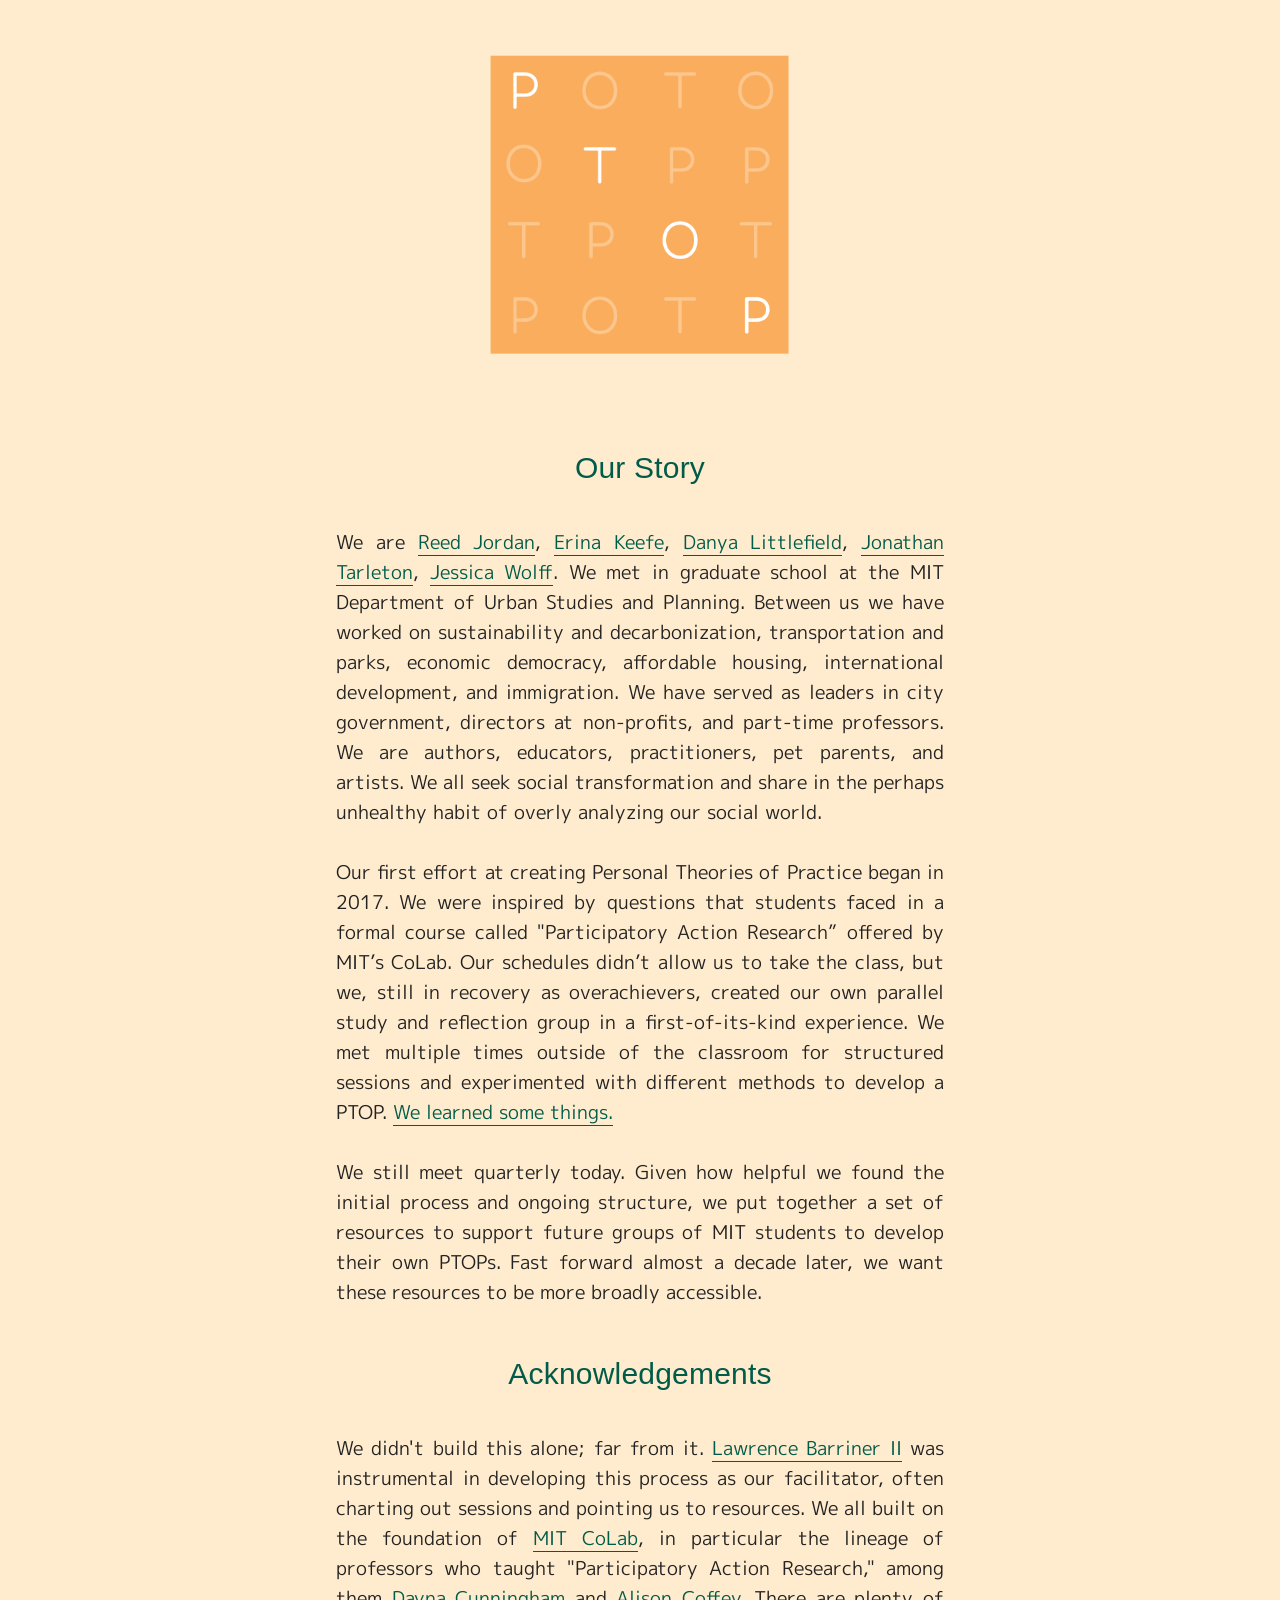
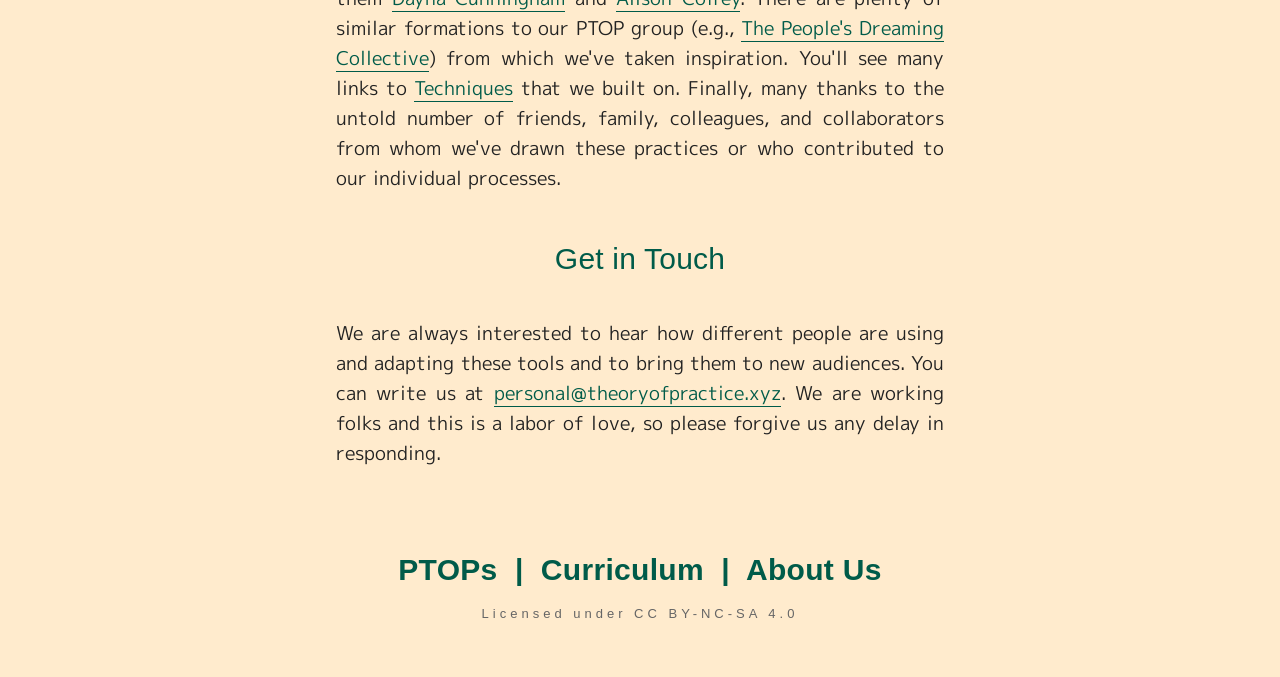
==== about.html @ 0550a58a "build out about us" ====
<!DOCTYPE html>
<html lang="en">
<head>

    <meta http-equiv="Content-Type" content="text/html; charset=UTF-8">
    <link rel="stylesheet" href="style.css">

    <title>About Us</title>
    <link rel="shortcut icon" type="image/x-icon" href="favicon.ico">


    <link rel="next" title="Home" href="index.html">
</head>

<body>

<div id="container">

  <div id="content">

    <p><a href="index.html" style="border-style: none none none none;"><img class="wp-image-162 alignnone" alt="PTOP Logo" class="center" src="PTOPLogo1.png" width="375" height="375"></a></p>

<h4>Our Story</h4>

<p class="text">We are <a href="https://www.linkedin.com/in/reed-k-jordan/" target="_blank">Reed Jordan</a>, <a href="https://www.linkedin.com/in/erinakeefe/ target="_blank"">Erina Keefe</a>, <a href="https://www.linkedin.com/in/danya-m-f-littlefield-98087321/" target="_blank">Danya Littlefield</a>, <a href="https://www.jonathantarleton.com" target="_blank">Jonathan Tarleton</a>, <a href="https://www.linkedin.com/in/jessica-sadye-wolff/" target="_blank">Jessica Wolff</a>. We met in graduate school at the MIT Department of Urban Studies and Planning. Between us we have worked on sustainability and decarbonization, transportation and parks, economic democracy, affordable housing, international development, and immigration. We have served as leaders in city government, directors at non-profits, and part-time professors. We are authors, educators, practitioners, pet parents, and artists. We all seek social transformation and share in the perhaps unhealthy habit of overly analyzing our social world.<br><br>

Our first effort at creating Personal Theories of Practice began in 2017. We were inspired by questions that students faced in a formal course called "Participatory Action Research” offered by MIT’s CoLab. Our schedules didn’t allow us to take the class, but we, still in recovery as overachievers, created our own parallel study and reflection group in a first-of-its-kind experience. We met multiple times outside of the classroom for structured sessions and experimented with different methods to develop a PTOP. <a href="tips.html">We learned some things.</a><br><br>

We still meet quarterly today. Given how helpful we found the initial process and ongoing structure, we put together a set of resources to support future groups of MIT students to develop their own PTOPs. Fast forward almost a decade later, we want these resources to be more broadly accessible.
</p>

<h4>Acknowledgements</h4>

<p class="text">We didn't build this alone; far from it. <a href="https://lawrencebarrinerii.com/about/" target="_blank">Lawrence Barriner II</a> was instrumental in developing this process as our facilitator, often charting out sessions and pointing us to resources. We all built on the foundation of <a href="https://www.colab.mit.edu" target="_blank">MIT CoLab</a>, in particular the lineage of professors who taught "Participatory Action Research," among them <a href="https://tischcollege.tufts.edu/about/leadership/dayna-l-cunningham-dean" target="_blank">Dayna Cunningham</a> and <a href="https://www.linkedin.com/in/alisoncoffey/" target="_blank">Alison Coffey</a>. There are plenty of similar formations to our PTOP group (e.g., <a href="https://www.peoplesdreamingcollective.com" target="_blank">The People's Dreaming Collective</a>) from which we've taken inspiration. You'll see many links to <a href="techniques.html">Techniques</a> that we built on. Finally, many thanks to the untold number of friends, family, colleagues, and collaborators from whom we've drawn these practices or who contributed to our individual processes.</p>

<h4>Get in Touch</h4>

<p class="text">We are always interested to hear how different people are using and adapting these tools and to bring them to new audiences. You can write us at <a href=”mailto:personal@theoryofpractice.xyz”>personal@theoryofpractice.xyz</a>. We are working folks and this is a labor of love, so please forgive us any delay in responding.</p><br>

</div>

<h3><a title="Home" href="index.html">PTOPs</a> &nbsp;|&nbsp; <a title="Curriculum" href="curriculum.html">Curriculum</a> &nbsp;|&nbsp;
        <a title="About" href="about.html">About Us</a></h3></div>

<div id="footer">

<p>
Licensed under <a href="https://creativecommons.org/licenses/by-nc-sa/4.0/">CC BY-NC-SA 4.0</a></p>
</div>




</body></html>
---- style.css ----
/*
Theme Name: mnmlist
Theme URI: http://mnmlist.com/theme/
Description: A very clean minimalist theme, without comments, search, archives or other features.
Author: Leo Babauta
Author URI: http://mnmlist.com
.
This theme is uncopyrighted, free, and offered as is.
.
*/

/* ---------------------------
   Local Fonts
---------------------------- */

/* Athiti (folder lowercased) */
@font-face {
	font-family: 'Athiti';
	src: url('fonts/athiti/Athiti-ExtraLight.ttf') format('truetype');
	font-weight: 200;
	font-style: normal;
}
@font-face {
	font-family: 'Athiti';
	src: url('fonts/athiti/Athiti-Light.ttf') format('truetype');
	font-weight: 300;
	font-style: normal;
}
@font-face {
	font-family: 'Athiti';
	src: url('fonts/athiti/Athiti-Regular.ttf') format('truetype');
	font-weight: 400;
	font-style: normal;
}
@font-face {
	font-family: 'Athiti';
	src: url('fonts/athiti/Athiti-Medium.ttf') format('truetype');
	font-weight: 500;
	font-style: normal;
}
@font-face {
	font-family: 'Athiti';
	src: url('fonts/athiti/Athiti-SemiBold.ttf') format('truetype');
	font-weight: 600;
	font-style: normal;
}
@font-face {
	font-family: 'Athiti';
	src: url('fonts/athiti/Athiti-Bold.ttf') format('truetype');
	font-weight: 700;
	font-style: normal;
}

/* MPLUS1p (folder lowercased) */
@font-face {
	font-family: 'MPLUS1p';
	src: url('fonts/mplus1p/MPLUS1p-Thin.ttf') format('truetype');
	font-weight: 100;
	font-style: normal;
}
@font-face {
	font-family: 'MPLUS1p';
	src: url('fonts/mplus1p/MPLUS1p-Light.ttf') format('truetype');
	font-weight: 300;
	font-style: normal;
}
@font-face {
	font-family: 'MPLUS1p';
	src: url('fonts/mplus1p/MPLUS1p-Regular.ttf') format('truetype');
	font-weight: 400;
	font-style: normal;
}
@font-face {
	font-family: 'MPLUS1p';
	src: url('fonts/mplus1p/MPLUS1p-Medium.ttf') format('truetype');
	font-weight: 500;
	font-style: normal;
}
@font-face {
	font-family: 'MPLUS1p';
	src: url('fonts/mplus1p/MPLUS1p-Bold.ttf') format('truetype');
	font-weight: 700;
	font-style: normal;
}
@font-face {
	font-family: 'MPLUS1p';
	src: url('fonts/mplus1p/MPLUS1p-ExtraBold.ttf') format('truetype');
	font-weight: 800;
	font-style: normal;
}
@font-face {
	font-family: 'MPLUS1p';
	src: url('fonts/mplus1p/MPLUS1p-Black.ttf') format('truetype');
	font-weight: 900;
	font-style: normal;
}

@font-face {
	font-family: 'Hubballi';
	src: url('fonts/hubballi/Hubballi-Regular.ttf') format('truetype');
	font-weight: 400;
	font-style: normal;
}


/* ---------------------------
   Base & Typography
---------------------------- */

strong { font-weight: 900; }

body {
	background: rgb(255,235,205);
	font-family: "Athiti", sans-serif;              /* headings default fallback */
	font: 19px 'MPLUS1p', bodyfont, sans-serif;     /* body copy set to MPLUS1p */
	color: #222222;
	line-height: 30px;
	min-width: 20em;
}

/* Headings (Athiti family with clear weights & spacing) */
h1 {
	font-family: 'Athiti', sans-serif;
	font-weight: 700;           /* Athiti-Bold */
	font-size: 1.4em;
	letter-spacing: 0.5px;
	color: #333;
	padding: 20px 0 0 0;
	line-height: 1.3;
}
h2 {
	font-family: 'Athiti', sans-serif;
	font-weight: 500;           /* Athiti-Medium */
	font-size: 45px;
	letter-spacing: 0.4px;
	color: #000000;
	margin-bottom: 10px;
	line-height: 1.2;
	padding: 28px 0 0 0;
	text-align: center;
}
h3 {
	font-family: 'Athiti', sans-serif;
	font-weight: 600;           /* Athiti-SemiBold */
	font-size: 30px;
	letter-spacing: 0.3px;
	color: #005B49;
	line-height: 1.25;
	text-indent: 0px;
	margin-top: 10;
	margin-bottom: 0px;
	padding: 3px 0 0 0;
	-webkit-font-smoothing: subpixel-antialiased;
	text-align: center;
}
h4 {
	font-family: 'Athiti', sans-serif;
	font-weight: 400;           /* Athiti-Regular */
	font-size: 30px;
	letter-spacing: 0.2px;
	color: #005B49;
	line-height: 1.3;
	text-indent: 0px;
	padding: 7px 0 0 0;
	text-align: center;
}
h5 { font-size: 9pt; color:#000000; }

h6 {
	font-family: 'MPLUS1p', sans-serif;
	font-weight: 300;           /* Athiti-Regular */
	font-size: 25px;
	letter-spacing: 0.2px;
	color: #666;
	margin-top: 5px;
	margin-bottom: 33px;
	line-height: 1.3;
	text-indent: 0px;
	padding: 7px 0 0 0;
	text-align: center;
}

h7 {
	font-family: 'Athiti', sans-serif;
	font-weight: 400;           /* Athiti-Regular */
	font-size: 25px;
	letter-spacing: 0.2px;
	color: #005B49;
	margin-top: 5px;
	margin-bottom: 33px;
	line-height: 1.3;
	text-indent: 0px;
	padding: 7px 0 0 0;
	text-align: center;
}


img { border:none; }
img a { border:none; }
blockquote { border-left:1px solid #A5ABAB; margin:0px; padding:0 12px 0 12px; }

p { margin-top: 10px; margin-bottom: 20px; }

a { text-decoration: none; }
a:link    { color: #005B49; text-decoration: none; }
a:visited { color: #005B49; text-decoration: none; }
a:hover   { color: #AA8058; text-decoration: none; }

/* Lists */
ul { padding: .5em 0em 1em 3.2em; }
li { line-height: 30px; padding: 6px 0 0 0; }

ol { padding: .5em 0em 0em 3.2em; }
li { line-height: 30px; padding: 6px 0 0 0; }

/* Content wrapper */
#content {
	/* text-align:justify; text-align-last:center; */
	text-align: center;
	text-align: -webkit-center;
	text-align: -moz-center;
	min-width: 20em;
	max-width: 32em;
	overflow: hidden;
	margin: 0 auto;
}
#content a:link,
#content a:visited {
	color: #005B49;
	text-decoration: none;
	border-width: 0 0 1px 0;
	border-style: none none solid none;
	border-color: #005B49;
}
#content a:hover {
	color: #AA8058;
	border-width: 0 0 1px 0;
	border-style: none none solid none;
	border-color: #AA8058;
	text-decoration: none;
}
#content .text { text-align: justify; }

/* Footer */
#footer {
	min-width: 20em;
	max-width: 32em;
	overflow: hidden;
	margin: auto;
	margin-bottom: 28px;
}
#footer p{
	padding: 0px 0;
	color: #666;
	font-size: 13px;
	font-family: 'Athiti', sans-serif;  /* replace Ostrich Sans */
	letter-spacing: 4px;
	text-align: center;
}
#footer a { color: #666; text-decoration: none; }
#footer a:hover { color: #666; text-decoration: none; }
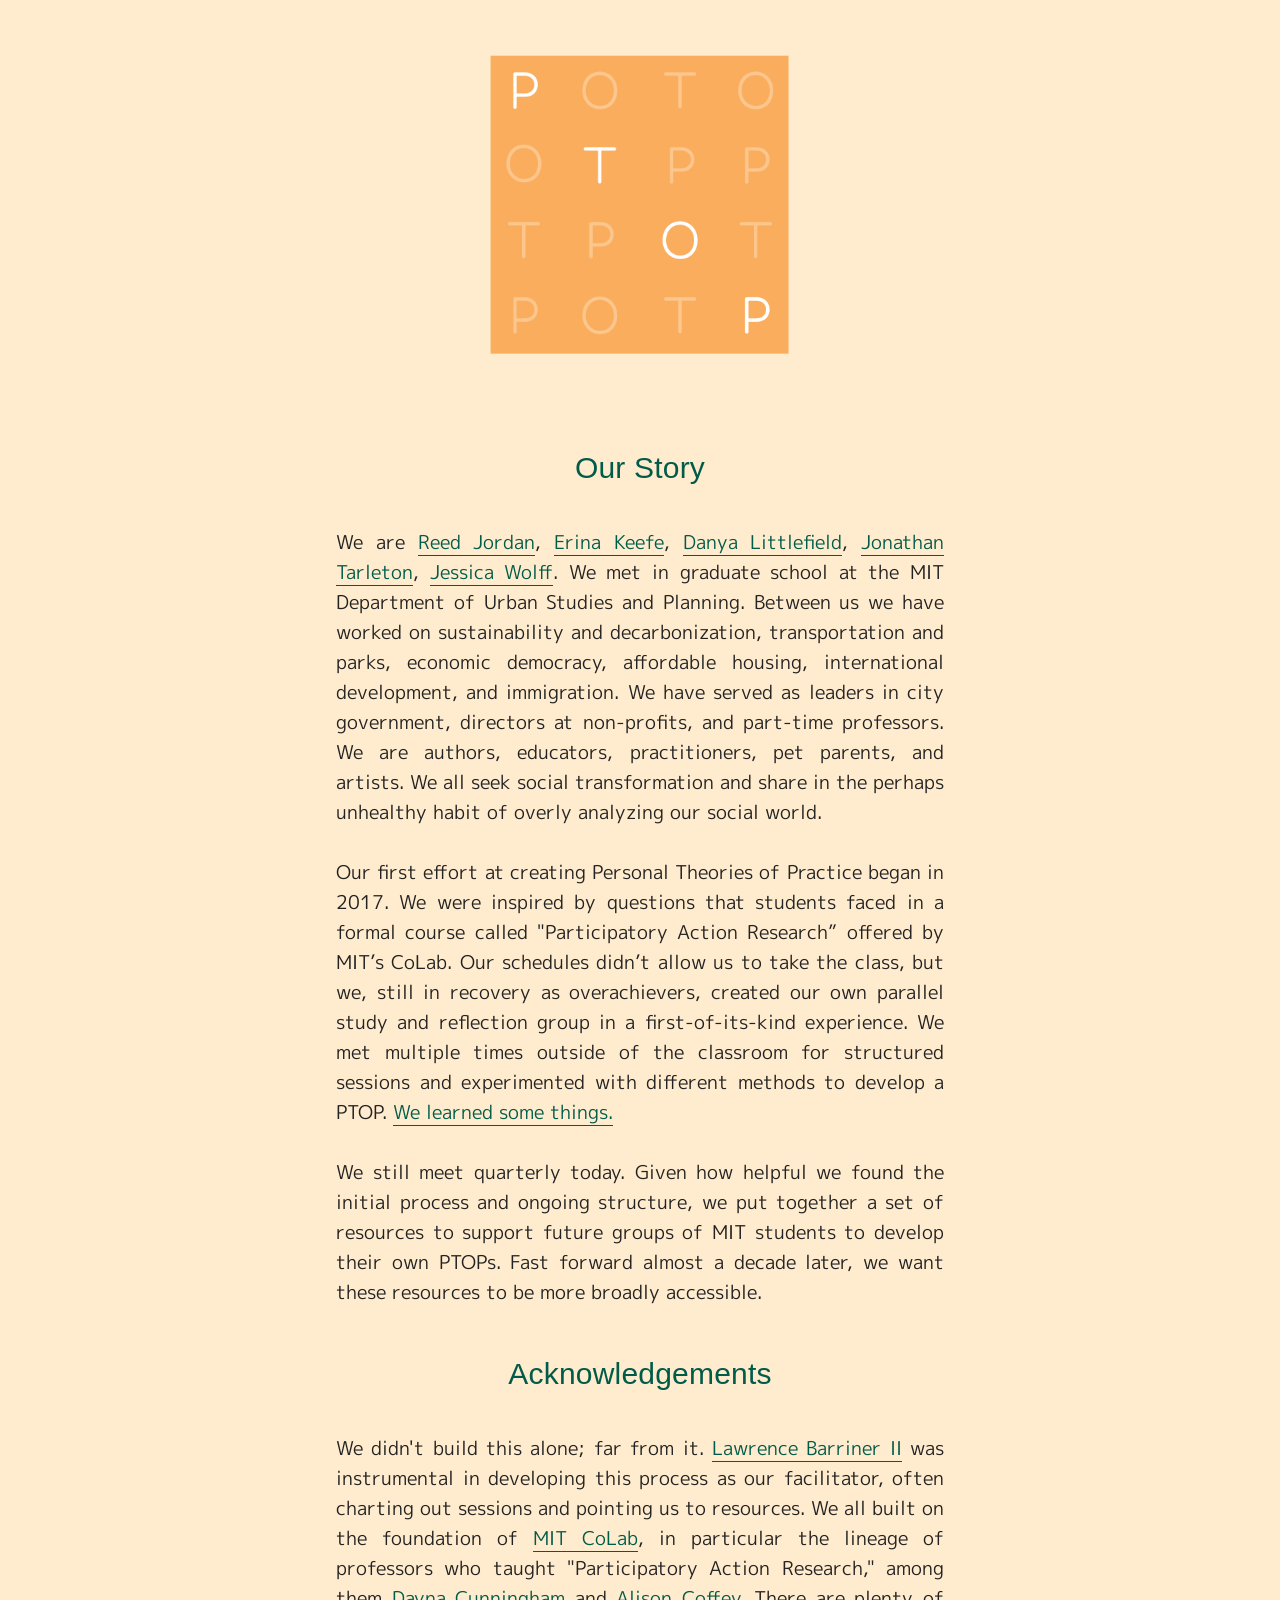
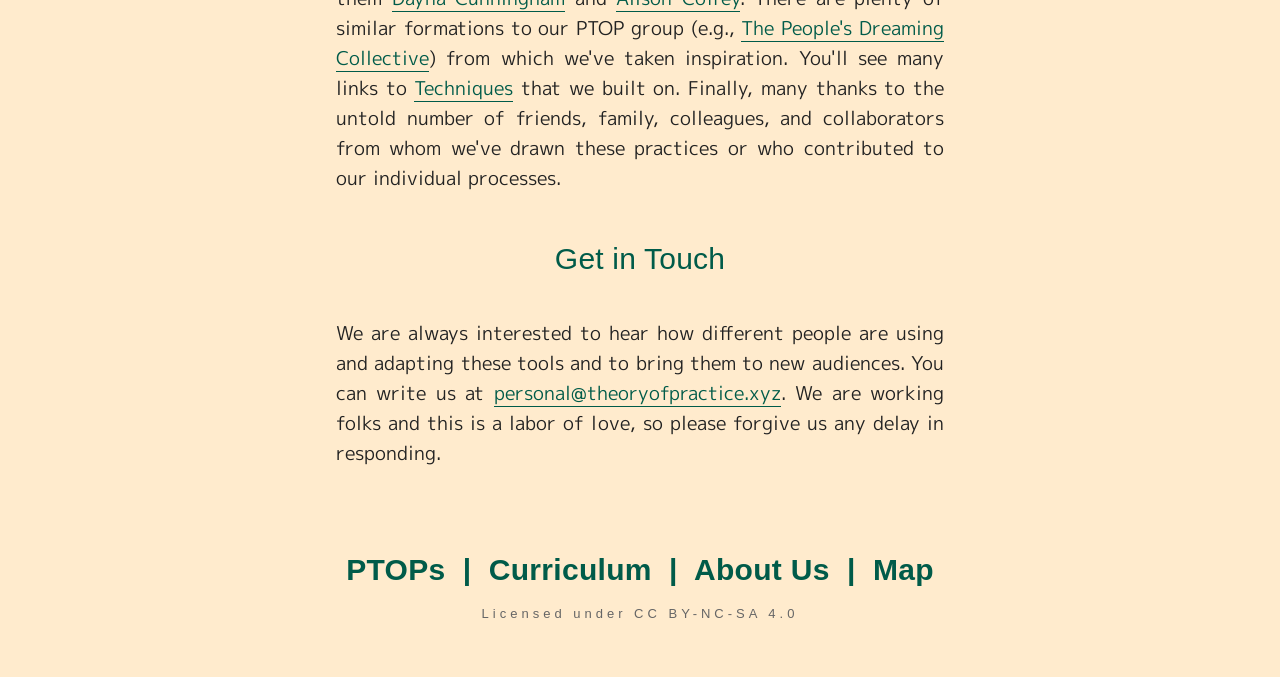
==== commit 61271054: "set for launch" ====
--- a/about.html
+++ b/about.html
@@ -22,7 +22,7 @@
 
 <h4>Our Story</h4>
 
-<p class="text">We are <a href="https://www.linkedin.com/in/reed-k-jordan/" target="_blank">Reed Jordan</a>, <a href="https://www.linkedin.com/in/erinakeefe/ target="_blank"">Erina Keefe</a>, <a href="https://www.linkedin.com/in/danya-m-f-littlefield-98087321/" target="_blank">Danya Littlefield</a>, <a href="https://www.jonathantarleton.com" target="_blank">Jonathan Tarleton</a>, <a href="https://www.linkedin.com/in/jessica-sadye-wolff/" target="_blank">Jessica Wolff</a>. We met in graduate school at the MIT Department of Urban Studies and Planning. Between us we have worked on sustainability and decarbonization, transportation and parks, economic democracy, affordable housing, international development, and immigration. We have served as leaders in city government, directors at non-profits, and part-time professors. We are authors, educators, practitioners, pet parents, and artists. We all seek social transformation and share in the perhaps unhealthy habit of overly analyzing our social world.<br><br>
+<p class="text">We are <a href="https://www.linkedin.com/in/reed-k-jordan/" target="_blank">Reed Jordan</a>, <a href="https://www.linkedin.com/in/erinakeefe/" target="_blank">Erina Keefe</a>, <a href="https://www.linkedin.com/in/danya-m-f-littlefield-98087321/" target="_blank">Danya Littlefield</a>, <a href="https://www.jonathantarleton.com" target="_blank">Jonathan Tarleton</a>, <a href="https://www.linkedin.com/in/jessica-sadye-wolff/" target="_blank">Jessica Wolff</a>. We met in graduate school at the MIT Department of Urban Studies and Planning. Between us we have worked on sustainability and decarbonization, transportation and parks, economic democracy, affordable housing, international development, and immigration. We have served as leaders in city government, directors at non-profits, and part-time professors. We are authors, educators, practitioners, pet parents, and artists. We all seek social transformation and share in the perhaps unhealthy habit of overly analyzing our social world.<br><br>
 
 Our first effort at creating Personal Theories of Practice began in 2017. We were inspired by questions that students faced in a formal course called "Participatory Action Research” offered by MIT’s CoLab. Our schedules didn’t allow us to take the class, but we, still in recovery as overachievers, created our own parallel study and reflection group in a first-of-its-kind experience. We met multiple times outside of the classroom for structured sessions and experimented with different methods to develop a PTOP. <a href="tips.html">We learned some things.</a><br><br>
 
@@ -33,19 +33,19 @@
 
 <p class="text">We didn't build this alone; far from it. <a href="https://lawrencebarrinerii.com/about/" target="_blank">Lawrence Barriner II</a> was instrumental in developing this process as our facilitator, often charting out sessions and pointing us to resources. We all built on the foundation of <a href="https://www.colab.mit.edu" target="_blank">MIT CoLab</a>, in particular the lineage of professors who taught "Participatory Action Research," among them <a href="https://tischcollege.tufts.edu/about/leadership/dayna-l-cunningham-dean" target="_blank">Dayna Cunningham</a> and <a href="https://www.linkedin.com/in/alisoncoffey/" target="_blank">Alison Coffey</a>. There are plenty of similar formations to our PTOP group (e.g., <a href="https://www.peoplesdreamingcollective.com" target="_blank">The People's Dreaming Collective</a>) from which we've taken inspiration. You'll see many links to <a href="techniques.html">Techniques</a> that we built on. Finally, many thanks to the untold number of friends, family, colleagues, and collaborators from whom we've drawn these practices or who contributed to our individual processes.</p>
 
-<h4>Get in Touch</h4>
+<h4>Get in Touch</h4><a name="contact"></a>
 
 <p class="text">We are always interested to hear how different people are using and adapting these tools and to bring them to new audiences. You can write us at <a href=”mailto:personal@theoryofpractice.xyz”>personal@theoryofpractice.xyz</a>. We are working folks and this is a labor of love, so please forgive us any delay in responding.</p><br>
 
 </div>
 
 <h3><a title="Home" href="index.html">PTOPs</a> &nbsp;|&nbsp; <a title="Curriculum" href="curriculum.html">Curriculum</a> &nbsp;|&nbsp;
-        <a title="About" href="about.html">About Us</a></h3></div>
+        <a title="About" href="about.html">About Us</a> &nbsp;|&nbsp; <a title="Map" href="Map.html">Map</a></h3></div>
 
 <div id="footer">
 
 <p>
-Licensed under <a href="https://creativecommons.org/licenses/by-nc-sa/4.0/">CC BY-NC-SA 4.0</a></p>
+Licensed under <a href="https://creativecommons.org/licenses/by-nc-sa/4.0/" target="_blank">CC BY-NC-SA 4.0</a></p>
 </div>
 
 
--- a/style.css
+++ b/style.css
@@ -194,6 +194,20 @@
 	text-align: center;
 }
 
+h8 {
+	font-family: 'Athiti', sans-serif;
+	font-weight: 400;           /* Athiti-Regular */
+	font-size: 20px;
+	letter-spacing: 0.2px;
+	color: #AA8058;
+	margin-top: 0px;
+	margin-bottom: 33px;
+	line-height: 1.2;
+	text-indent: 0px;
+	padding: 0px 0 0 0;
+	text-align: center;
+}
+
 
 img { border:none; }
 img a { border:none; }
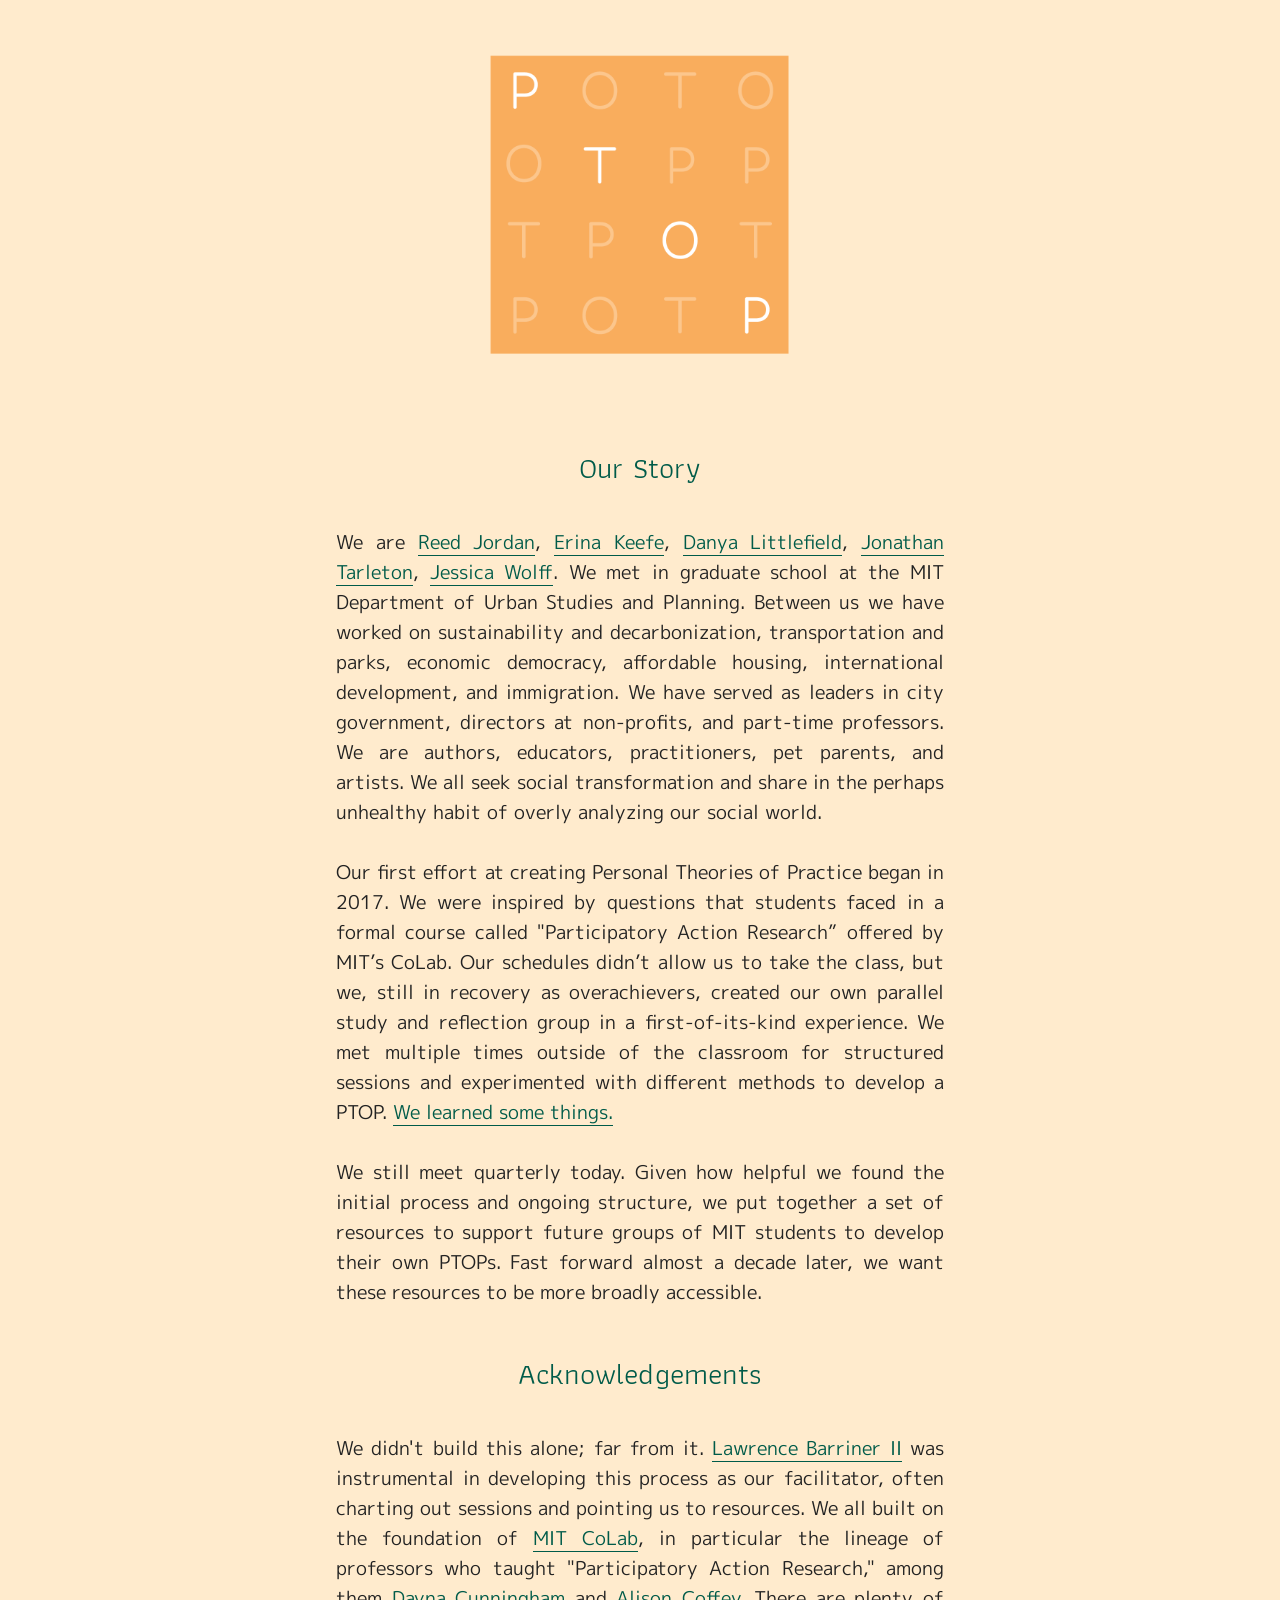
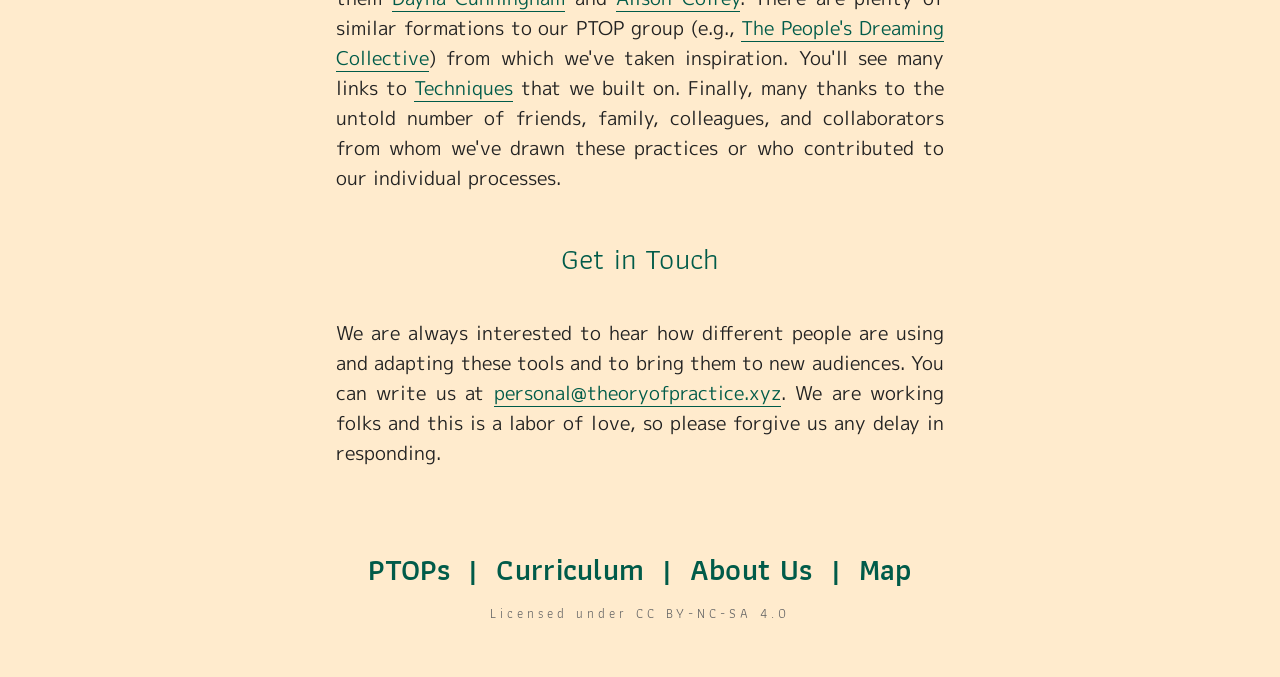
==== commit a1568da7: "fix case of map" ====
--- a/about.html
+++ b/about.html
@@ -40,7 +40,7 @@
 </div>
 
 <h3><a title="Home" href="index.html">PTOPs</a> &nbsp;|&nbsp; <a title="Curriculum" href="curriculum.html">Curriculum</a> &nbsp;|&nbsp;
-        <a title="About" href="about.html">About Us</a> &nbsp;|&nbsp; <a title="Map" href="Map.html">Map</a></h3></div>
+        <a title="About" href="about.html">About Us</a> &nbsp;|&nbsp; <a title="Map" href="map.html">Map</a></h3></div>
 
 <div id="footer">
 
--- a/style.css
+++ b/style.css
@@ -16,37 +16,37 @@
 /* Athiti (folder lowercased) */
 @font-face {
 	font-family: 'Athiti';
-	src: url('fonts/athiti/Athiti-ExtraLight.ttf') format('truetype');
+	src: url('fonts/Athiti/Athiti-ExtraLight.ttf') format('truetype');
 	font-weight: 200;
 	font-style: normal;
 }
 @font-face {
 	font-family: 'Athiti';
-	src: url('fonts/athiti/Athiti-Light.ttf') format('truetype');
+	src: url('fonts/Athiti/Athiti-Light.ttf') format('truetype');
 	font-weight: 300;
 	font-style: normal;
 }
 @font-face {
 	font-family: 'Athiti';
-	src: url('fonts/athiti/Athiti-Regular.ttf') format('truetype');
+	src: url('fonts/Athiti/Athiti-Regular.ttf') format('truetype');
 	font-weight: 400;
 	font-style: normal;
 }
 @font-face {
 	font-family: 'Athiti';
-	src: url('fonts/athiti/Athiti-Medium.ttf') format('truetype');
+	src: url('fonts/Athiti/Athiti-Medium.ttf') format('truetype');
 	font-weight: 500;
 	font-style: normal;
 }
 @font-face {
 	font-family: 'Athiti';
-	src: url('fonts/athiti/Athiti-SemiBold.ttf') format('truetype');
+	src: url('fonts/Athiti/Athiti-SemiBold.ttf') format('truetype');
 	font-weight: 600;
 	font-style: normal;
 }
 @font-face {
 	font-family: 'Athiti';
-	src: url('fonts/athiti/Athiti-Bold.ttf') format('truetype');
+	src: url('fonts/Athiti/Athiti-Bold.ttf') format('truetype');
 	font-weight: 700;
 	font-style: normal;
 }
@@ -97,7 +97,7 @@
 
 @font-face {
 	font-family: 'Hubballi';
-	src: url('fonts/hubballi/Hubballi-Regular.ttf') format('truetype');
+	src: url('fonts/Hubballi/Hubballi-Regular.ttf') format('truetype');
 	font-weight: 400;
 	font-style: normal;
 }
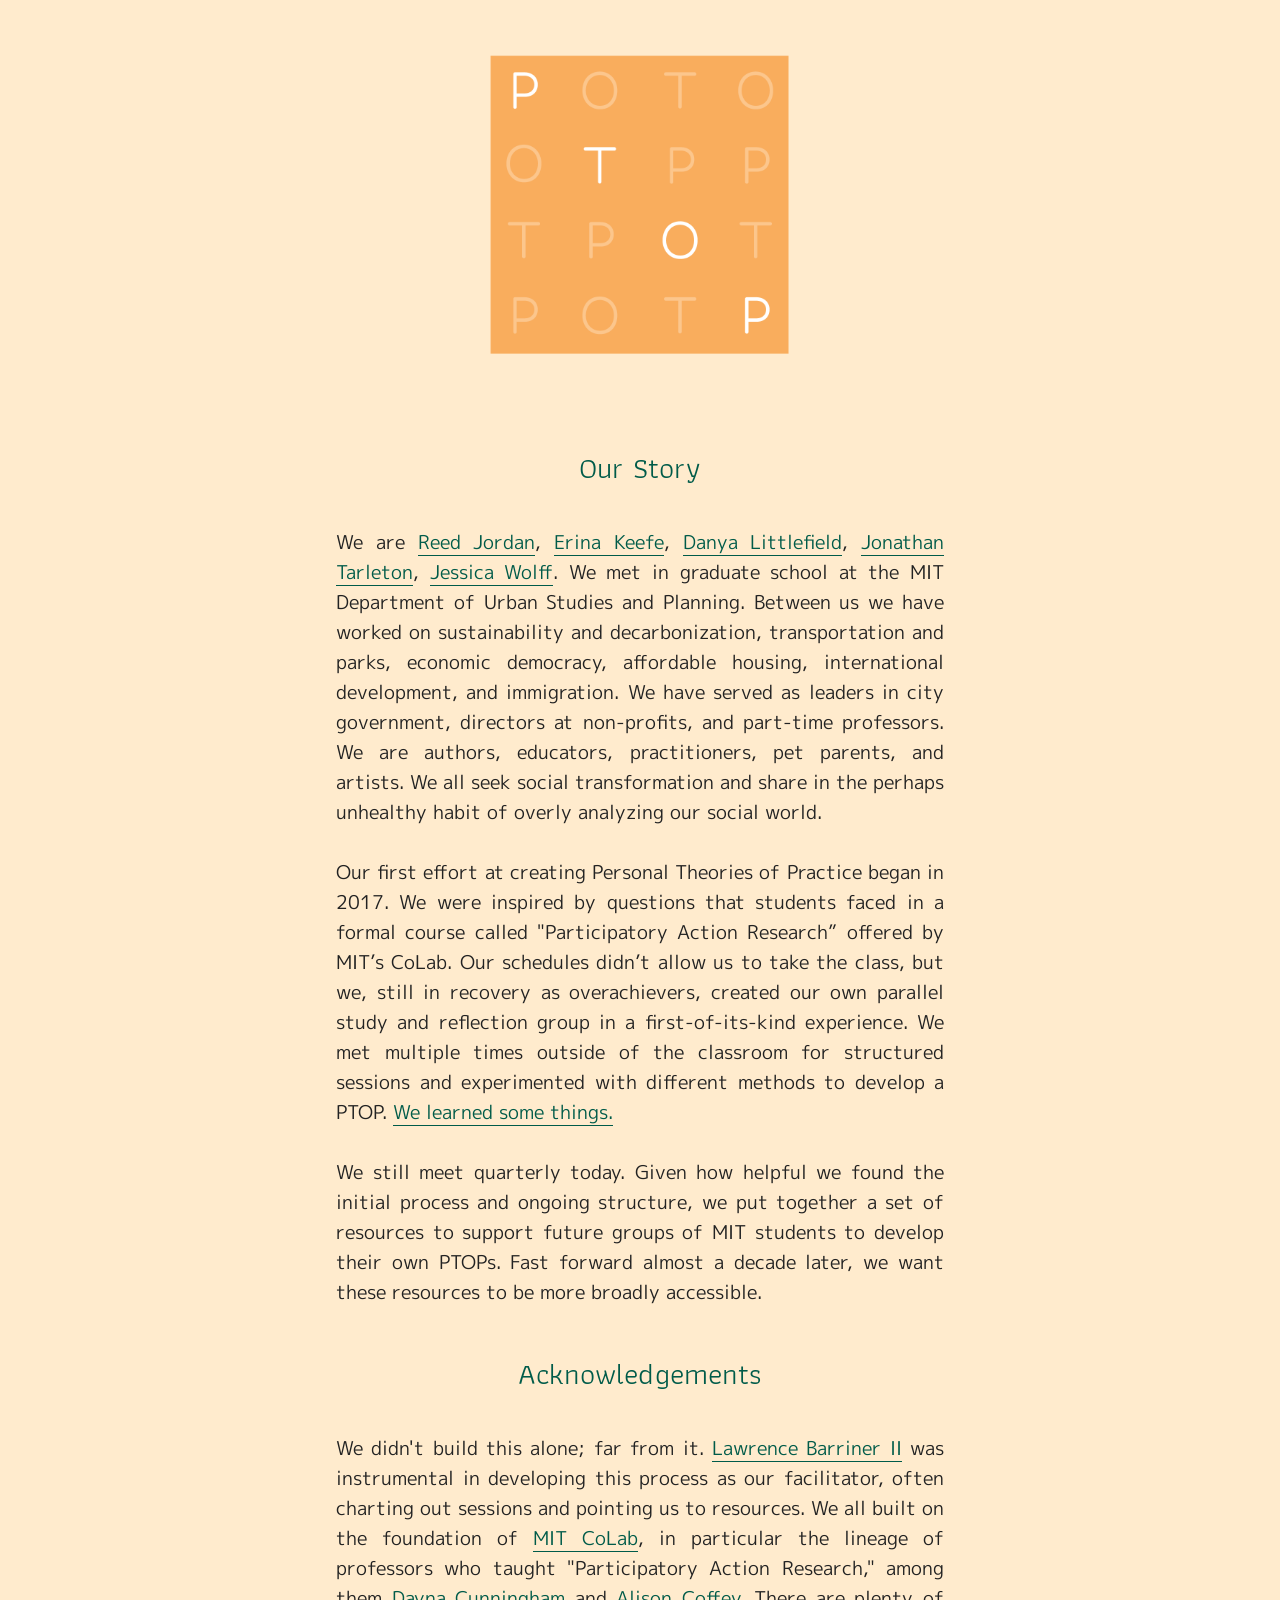
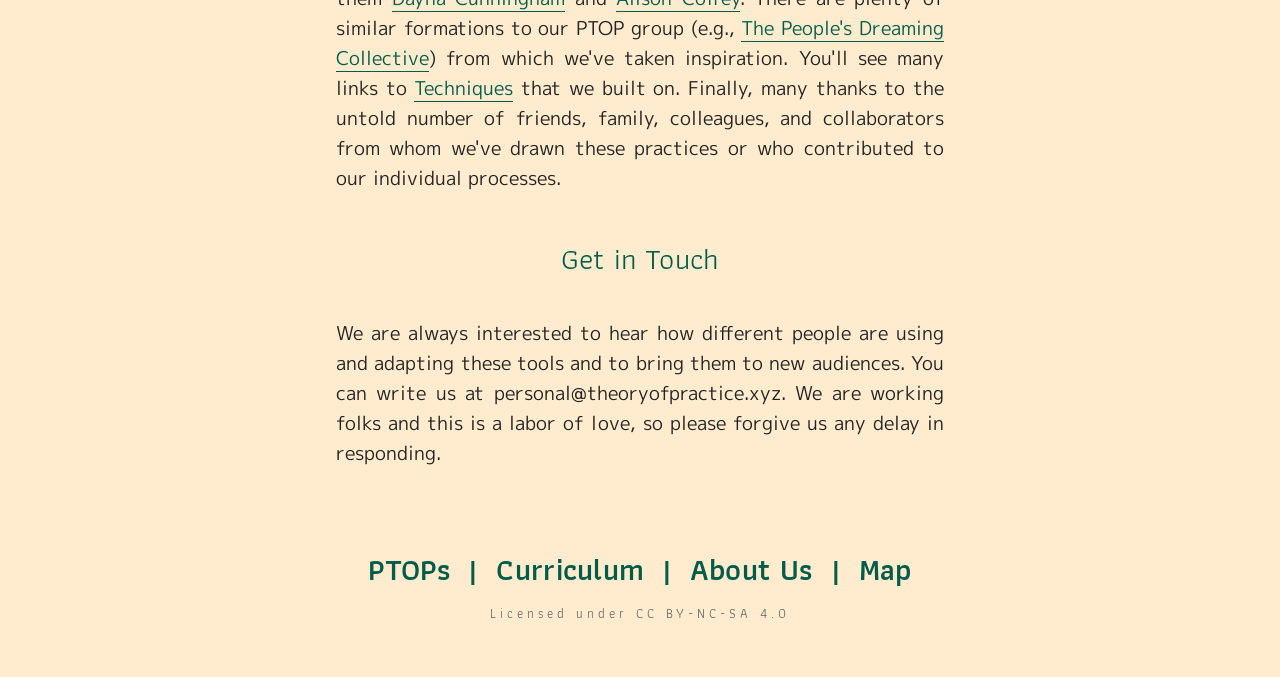
==== commit 5d2d0be2: "remove broken mailto" ====
--- a/about.html
+++ b/about.html
@@ -35,7 +35,7 @@
 
 <h4>Get in Touch</h4><a name="contact"></a>
 
-<p class="text">We are always interested to hear how different people are using and adapting these tools and to bring them to new audiences. You can write us at <a href=”mailto:personal@theoryofpractice.xyz”>personal@theoryofpractice.xyz</a>. We are working folks and this is a labor of love, so please forgive us any delay in responding.</p><br>
+<p class="text">We are always interested to hear how different people are using and adapting these tools and to bring them to new audiences. You can write us at personal@theoryofpractice.xyz. We are working folks and this is a labor of love, so please forgive us any delay in responding.</p><br>
 
 </div>
 
--- a/style.css
+++ b/style.css
@@ -111,8 +111,9 @@
 
 body {
 	background: rgb(255,235,205);
-	font-family: "Athiti", sans-serif;              /* headings default fallback */
-	font: 19px 'MPLUS1p', bodyfont, sans-serif;     /* body copy set to MPLUS1p */
+	font-family: 'MPLUS1p', sans-serif;              /* headings default fallback */
+	/*font: 19px 'MPLUS1p', bodyfont, sans-serif;     /* body copy set to MPLUS1p */
+	font-size: 19px;
 	color: #222222;
 	line-height: 30px;
 	min-width: 20em;
